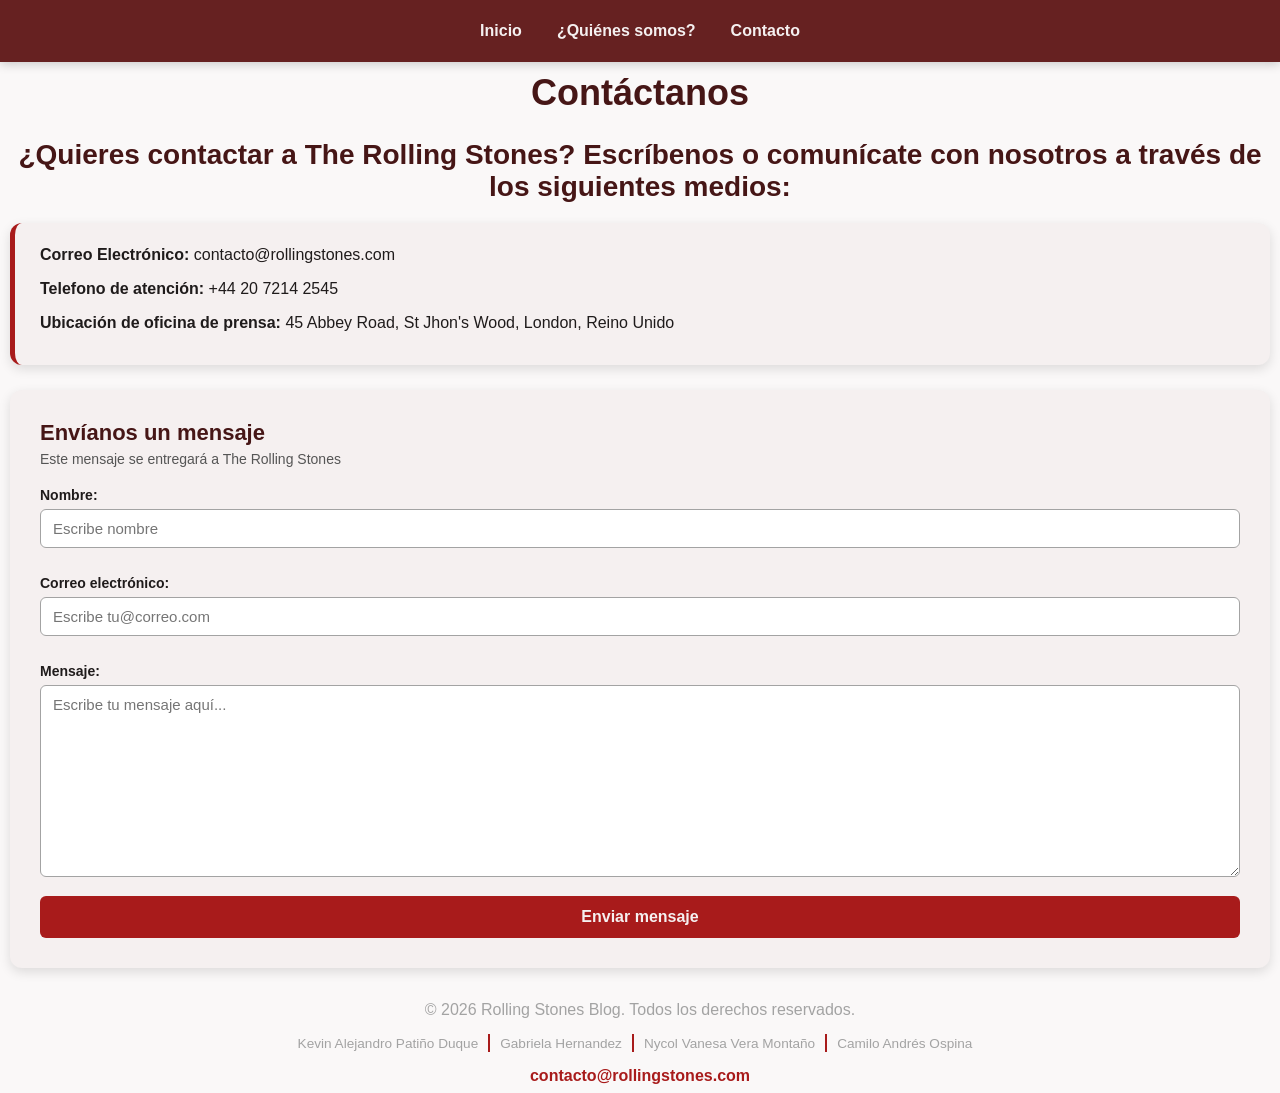
==== contacto.html @ 9589e3fa "first commit" ====
<!DOCTYPE html>
<html lang="es">
<head>
    <meta charset="UTF-8">
    <meta name="viewport" content="width=device-width, initial-scale=1.0">
        <link rel="icon" type="image/png" href="https://imagenpng.com/wp-content/uploads/2018/05/Rolling_Stone_logo2.png">
    <title>Contacto-Rolling Stones</title>
    <link rel="stylesheet" href="./css/contacto.css">
</head>
<body>
    <header class="menu">
        <nav class="nav">
            <a href="index.html">Inicio</a>
            <a href="somos.html">¿Quiénes somos?</a>
            <a href="contacto.html">Contacto</a>
        </nav>
    </header>
    <section class="content">
        <h1>Contáctanos</h2>
        <h2>¿Quieres contactar a The Rolling Stones? Escríbenos o comunícate con nosotros a través de los siguientes medios:</h2>
        
    
        <div class="Info">
            <p><strong>Correo Electrónico:</strong> contacto@rollingstones.com</p>
            <p><strong>Telefono de atención:</strong> +44 20 7214 2545</p>
            <p><strong>Ubicación de oficina de prensa: </strong> 45 Abbey Road, St Jhon's Wood, London, Reino Unido</p>

        </div>

        <form class="form" action="#">
            <h3>Envíanos un mensaje</h3>
            <p>Este mensaje se entregará a The Rolling Stones</p> 

            <label for="nombre">Nombre:</label>
            <input type="text" id="nombre" name="nombre" placeholder="Escribe nombre" required>

            <label for="email">Correo electrónico:</label>
            <input type="email" id="email" name="email" placeholder="Escribe tu@correo.com" required>

            <label for="mensaje">Mensaje:</label>
            <textarea id="mensaje" name="mensaje" rows="10" placeholder="Escribe tu mensaje aquí..." required></textarea>

            <button type="submit">Enviar mensaje</button>
        </form>

    </section>

    <footer class="pie">
        <p>&copy; 2026 Rolling Stones Blog. Todos los derechos reservados.</p>
        <ul>
            <li><a href="https://github.com/CodeByKevyn">Kevin Alejandro Patiño Duque</a></li>
            <li><a href="https://github.com/gabriela-hm">Gabriela Hernandez</a></li>
            <li><a href="https://github.com/nyckveramon-dotcom">Nycol Vanesa Vera Montaño</a></li>
            <li><a href="https://github.com/CamiloAndresV">Camilo Andrés Ospina</a></li>
        </ul>
        <p>contacto@rollingstones.com</p>
    </footer>
    
</body>
</html>
---- css/contacto.css ----
* {
    box-sizing: border-box; /* Corregido de border-border-box */
    margin: 0;
    padding: 0;
    font-family: 'Poppins', sans-serif;
}

:root {
    --rojo: rgb(168, 27, 27);
    --negro: rgb(31, 27, 27);
    --gris: rgb(163, 163, 163);
    --rojo1: rgba(82, 4, 4, 0.88);
    --blanco: rgb(245, 240, 240);
    --rojo2: rgb(70, 22, 22);
    --sombra: 0 4px 12px rgba(0, 0, 0, 0.12);
}

/* ESTRUCTURA PARA QUE EL FOOTER SIEMPRE QUEDE ABAJO */
body {
    min-height: 100vh;
    display: flex;
    flex-direction: column;
    color: var(--negro);
    font-size: 16px;
    background-color: #faf8f8;
}

/* NAVEGACIÓN Y MENÚ */
.menu {
    background-color: var(--rojo1);
    padding: 18px 20px;
    box-shadow: 0 2px 10px rgba(0, 0, 0, 0.2);
}

.nav {
    display: flex;
    justify-content: center;
    gap: 35px;
}

.nav a {
    color: var(--blanco);
    font-size: 16px;
    font-weight: 600;
    text-decoration: none;
    position: relative;
    padding: 4px 0;
    transition: color 0.3s ease;
}

/* EFECTO HOVER EN LOS ENLACES DEL MENÚ */
.nav a:hover {
    color: #ffffff;
}

.nav a::after {
    content: '';
    position: absolute;
    width: 0%;
    height: 2px;
    bottom: 0;
    left: 0;
    background-color: var(--blanco);
    transition: width 0.3s ease;
}

.nav a:hover::after {
    width: 100%;
}

/* MAIN (Ocupa todo el espacio vertical disponible) */
main {
    flex: 1;
    margin: 30px auto;
    max-width: 700px;
    width: 90%;
}

.content, .content-1 {
    text-align: center;
    padding: 10px;
    margin-bottom: 15px;
}

h1 {
    font-size: 36px;
    margin-bottom: 25px;
    color: var(--rojo2);
}

h2 {
    font-size: 28px;
    margin-bottom: 20px;
    color: var(--rojo2);
}

img {
    border-radius: 20px;
    max-width: 100%;
    box-shadow: var(--sombra);
}

/* BLOQUE DE INFORMACIÓN CON HOVER */
.Info {
    background-color: var(--blanco);
    padding: 20px 25px;
    border-radius: 12px;
    border-left: 5px solid var(--rojo);
    margin-bottom: 25px;
    text-align: left;
    box-shadow: var(--sombra);
    transition: transform 0.3s ease, box-shadow 0.3s ease;
}

.Info:hover {
    transform: translateY(-3px);
    box-shadow: 0 8px 20px rgba(0, 0, 0, 0.18);
}

.Info p {
    margin-bottom: 10px;
    line-height: 1.5;
}

/* FORMULARIO */
.form {
    background-color: var(--blanco);
    padding: 30px;
    border-radius: 12px;
    width: 100%;
    text-align: left;
    box-shadow: var(--sombra);
    transition: box-shadow 0.3s ease;
}

.form:hover {
    box-shadow: 0 6px 18px rgba(0, 0, 0, 0.16);
}

.form h3 {
    color: var(--rojo2);
    margin-bottom: 5px;
    font-size: 22px;
}

.form p {
    margin-bottom: 20px;
    font-size: 14px;
    color: #555;
}

.form label {
    display: block;
    margin-top: 12px;
    margin-bottom: 6px;
    font-weight: 600;
    font-size: 14px;
}

.form input,
.form textarea {
    width: 100%;
    padding: 10px 12px;
    border: 1.5px solid var(--gris);
    border-radius: 6px;
    margin-bottom: 15px;
    font-size: 15px;
    outline: none;
    transition: border-color 0.3s ease, box-shadow 0.3s ease;
}

/* EFECTO AL HACER CLIC EN LOS INPUTS (FOCUS) */
.form input:focus,
.form textarea:focus {
    border-color: var(--rojo);
    box-shadow: 0 0 6px rgba(168, 27, 27, 0.35);
}

/* BOTÓN CON HOVER Y ANIMACIÓN DE CLIC */
.form button {
    background-color: var(--rojo);
    color: var(--blanco);
    border: none;
    padding: 12px;
    border-radius: 6px;
    cursor: pointer;
    font-size: 16px;
    font-weight: 600;
    width: 100%;
    transition: background-color 0.3s ease, transform 0.2s ease, box-shadow 0.3s ease;
}

.form button:hover {
    background-color: var(--rojo2);
    transform: translateY(-2px);
    box-shadow: 0 4px 12px rgba(70, 22, 22, 0.35);
}

.form button:active {
    transform: translateY(0);
}

/* PIE DE PÁGINA (SIEMPRE PEGADO ABAJO) */
footer {
    /* background-color: var(--rojo1); */
    /* color: var(--blanco); */
    text-align: center;
    padding: 20px;
    margin-top: auto; /* Empuja el footer al final de la página */
    width: 100%;
}

.pie {
    padding-top: 0.5rem;
    padding-bottom: 0.5rem;
    color: var(--gris);
    font-size: 1rem;
}

/* Enlace/Correo de contacto */
.pie p:last-child { /*last-child es el último párrafo en el pie de página */
    font-weight: bold;
    color: var(--rojo);                  
}

.pie ul {
    list-style: none;
    padding: 0;
    margin: 15px 0;
    display: flex;
    justify-content: center;
    flex-wrap: wrap;
    gap: 10px;                  /* Espacio uniforme entre elementos */
}

.pie li a {
    font-size: 0.85rem;
    color: var(--gris);
    padding-right: 10px;             /* Espacio antes de la barrita */
}

.pie a {
    text-decoration: none;
    transition: color 0.3s ease;
}

.pie a:hover {
    color: var(--rojo);
}

.pie li:not(:last-child) {
    border-right: 2px solid var(--rojo); /* Dibuja una barrita a la derecha */
}
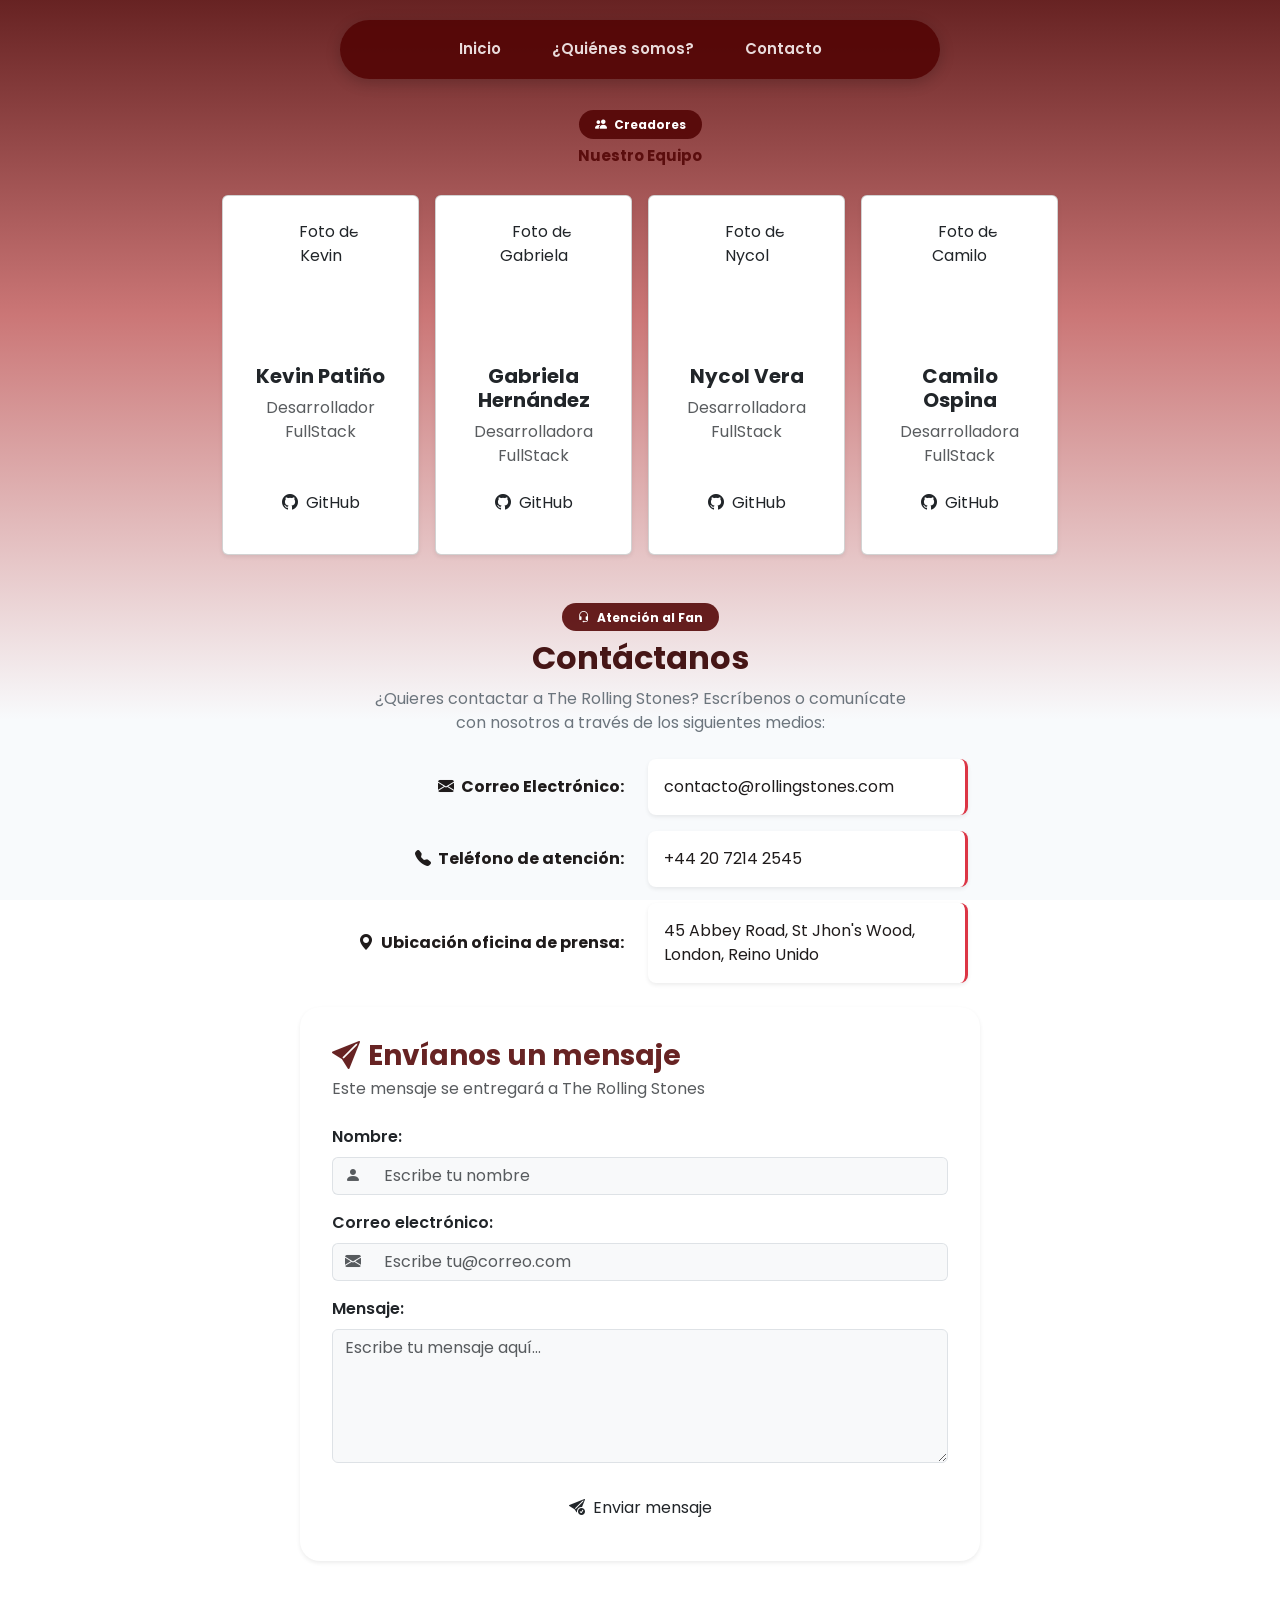
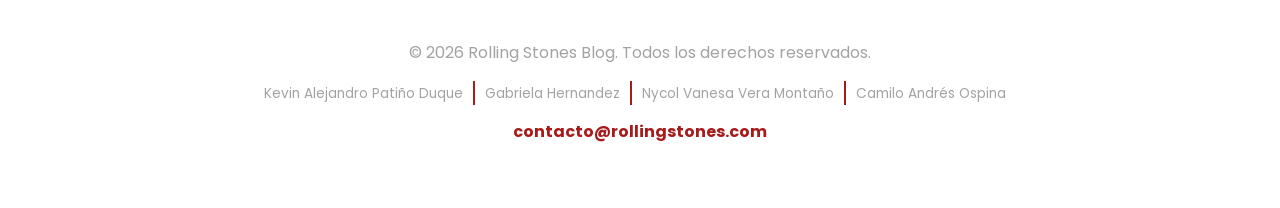
==== commit 894ef113: "Refactorizacion de estilos a boostrap" ====
--- a/contacto.html
+++ b/contacto.html
@@ -1,12 +1,20 @@
 <!DOCTYPE html>
 <html lang="es">
+
 <head>
     <meta charset="UTF-8">
     <meta name="viewport" content="width=device-width, initial-scale=1.0">
-        <link rel="icon" type="image/png" href="https://imagenpng.com/wp-content/uploads/2018/05/Rolling_Stone_logo2.png">
+    <link rel="icon" type="image/png" href="https://imagenpng.com/wp-content/uploads/2018/05/Rolling_Stone_logo2.png">
     <title>Contacto-Rolling Stones</title>
+    <link rel="preconnect" href="https://fonts.googleapis.com">
+    <link rel="preconnect" href="https://fonts.gstatic.com" crossorigin>
+    <link href="https://fonts.googleapis.com/css2?family=Poppins:wght@400;600;700&display=swap" rel="stylesheet">
+    <link href="https://cdn.jsdelivr.net/npm/bootstrap@5.3.8/dist/css/bootstrap.min.css" rel="stylesheet"
+        integrity="sha384-sRIl4kxILFvY47J16cr9ZwB07vP4J8+LH7qKQnuqkuIAvNWLzeN8tE5YBujZqJLB" crossorigin="anonymous">
+    <link href="https://cdn.jsdelivr.net/npm/bootstrap-icons@1.13.2/font/bootstrap-icons.min.css" rel="stylesheet">
     <link rel="stylesheet" href="./css/contacto.css">
 </head>
+
 <body>
     <header class="menu">
         <nav class="nav">
@@ -16,33 +24,182 @@
         </nav>
     </header>
     <section class="content">
-        <h1>Contáctanos</h2>
-        <h2>¿Quieres contactar a The Rolling Stones? Escríbenos o comunícate con nosotros a través de los siguientes medios:</h2>
-        
-    
-        <div class="Info">
-            <p><strong>Correo Electrónico:</strong> contacto@rollingstones.com</p>
-            <p><strong>Telefono de atención:</strong> +44 20 7214 2545</p>
-            <p><strong>Ubicación de oficina de prensa: </strong> 45 Abbey Road, St Jhon's Wood, London, Reino Unido</p>
-
-        </div>
-
-        <form class="form" action="#">
-            <h3>Envíanos un mensaje</h3>
-            <p>Este mensaje se entregará a The Rolling Stones</p> 
-
-            <label for="nombre">Nombre:</label>
-            <input type="text" id="nombre" name="nombre" placeholder="Escribe nombre" required>
-
-            <label for="email">Correo electrónico:</label>
-            <input type="email" id="email" name="email" placeholder="Escribe tu@correo.com" required>
-
-            <label for="mensaje">Mensaje:</label>
-            <textarea id="mensaje" name="mensaje" rows="10" placeholder="Escribe tu mensaje aquí..." required></textarea>
-
-            <button type="submit">Enviar mensaje</button>
-        </form>
-
+        <!-- Muestra de nuestro equipo  -->
+        <div class="container my-5">
+            <div class="text-center mb-5">
+                <span class="badge rounded-pill px-3 py-2 mb-2" style="background-color: var(--rojo1);">
+                    <i class="bi bi-people-fill me-1"></i> Creadores
+                </span>
+                <h2 class="display-6 fw-bold" style="color: var(--rojo1);">Nuestro Equipo</h2>
+                <!-- card para mostrar a Kevyn -->
+                <div class="row g-3">
+                    <div class="col-12 col-md-6 col-lg-3">
+                        <div class="card h-100 tarjeta-equipo text-center p-3 shadow-sm">
+                            <img src="https://github.com/CodeByKevyn.png"
+                                class="card-img-top rounded-circle mx-auto mt-2" alt="Foto de Kevin"
+                                style="width: 120px; height: 120px; object-fit: cover;">
+                            <div class="card-body d-flex flex-column justify-content-between">
+                                <div>
+                                    <h5 class="card-title fw-bold mt-2">Kevin Patiño</h5>
+                                    <p class="card-text text-muted fs-6">Desarrollador FullStack</p>
+                                </div>
+                                <a href="https://github.com/CodeByKevyn" target="_blank" class="btn btn-github mt-3">
+                                    <i class="bi bi-github me-1"></i> GitHub
+                                </a>
+                            </div>
+                        </div>
+                    </div>
+                    <!-- card para mostrar a Gabriela -->
+                    <div class="col-12 col-md-6 col-lg-3">
+                        <div class="card h-100 tarjeta-equipo text-center p-3 shadow-sm">
+                            <img src="https://github.com/gabriela-hm.png"
+                                class="card-img-top rounded-circle mx-auto mt-2" alt="Foto de Gabriela"
+                                style="width: 120px; height: 120px; object-fit: cover;">
+                            <div class="card-body d-flex flex-column justify-content-between">
+                                <div>
+                                    <h5 class="card-title fw-bold mt-2">Gabriela Hernández</h5>
+                                    <p class="card-text text-muted fs-6">Desarrolladora FullStack</p>
+                                </div>
+                                <a href="https://github.com/gabriela-hm" target="_blank" class="btn btn-github mt-3">
+                                    <i class="bi bi-github me-1"></i> GitHub
+                                </a>
+                            </div>
+                        </div>
+                    </div>
+
+                    <!-- card para mostrar a Nycol -->
+                    <div class="col-12 col-md-6 col-lg-3">
+                        <div class="card h-100 tarjeta-equipo text-center p-3 shadow-sm">
+                            <img src="https://github.com/nyckveramon-dotcom.png"
+                                class="card-img-top rounded-circle mx-auto mt-2" alt="Foto de Nycol"
+                                style="width: 120px; height: 120px; object-fit: cover;">
+                            <div class="card-body d-flex flex-column justify-content-between">
+                                <div>
+                                    <h5 class="card-title fw-bold mt-2">Nycol Vera</h5>
+                                    <p class="card-text text-muted fs-6">Desarrolladora FullStack</p>
+                                </div>
+                                <a href="https://github.com/nyckveramon-dotcom" target="_blank"
+                                    class="btn btn-github mt-3">
+                                    <i class="bi bi-github me-1"></i> GitHub
+                                </a>
+                            </div>
+                        </div>
+                    </div>
+
+                    <!-- card para mostrar a Camilo -->
+                    <div class="col-12 col-md-6 col-lg-3">
+                        <div class="card h-100 tarjeta-equipo text-center p-3 shadow-sm">
+                            <img src="https://github.com/CamiloAndresV.png"
+                                class="card-img-top rounded-circle mx-auto mt-2" alt="Foto de Camilo"
+                                style="width: 120px; height: 120px; object-fit: cover;">
+                            <div class="card-body d-flex flex-column justify-content-between">
+                                <div>
+                                    <h5 class="card-title fw-bold mt-2">Camilo Ospina</h5>
+                                    <p class="card-text text-muted fs-6">Desarrolladora FullStack</p>
+                                </div>
+                                <a href="https://github.com/CamiloAndresV" target="_blank" class="btn btn-github mt-3">
+                                    <i class="bi bi-github me-1"></i> GitHub
+                                </a>
+                            </div>
+                        </div>
+                    </div>
+
+                </div>
+            </div>
+            <div class="text-center my-4">
+                <span class="badge rounded-pill px-3 py-2 mb-2" style="background-color: var(--rojo1);">
+                    <i class="bi bi-headset me-1"></i> Atención al Fan
+                </span>
+                <h1 class="fw-bold display-6">Contáctanos</h1>
+                <p class="text-secondary fs-6 mx-auto mt-2" style="max-width: 550px;">
+                    ¿Quieres contactar a The Rolling Stones? Escríbenos o comunícate con nosotros a través de los
+                    siguientes
+                    medios:
+                </p>
+            </div>
+
+            <div class="container my-4" style="max-width: 680px;">
+                <div class="row g-3 align-items-center">
+                    <div class="col-6 text-end">
+                        <div class="p-2 fw-bold text-etiqueta">
+                            <i class=" bi-envelope-fill me-1"></i> Correo Electrónico:
+                        </div>
+                    </div>
+                    <div class="col-6 text-start">
+                        <div class="p-3 bg-white shadow-sm rounded-3 border-end border-3 border-danger">
+                            contacto@rollingstones.com
+                        </div>
+                    </div>
+                    <div class="col-6 text-end">
+                        <div class="p-2 fw-bold text-etiqueta">
+                            <i class="bi bi-telephone-fill me-1"></i> Teléfono de atención:
+                        </div>
+                    </div>
+                    <div class="col-6 text-start">
+                        <div class="p-3 bg-white shadow-sm rounded-3 border-end border-3 border-danger">
+                            +44 20 7214 2545
+                        </div>
+                    </div>
+                    <div class="col-6 text-end">
+                        <div class="p-2 fw-bold text-etiqueta">
+                            <i class="bi bi-geo-alt-fill me-1"></i> Ubicación oficina de prensa:
+                        </div>
+                    </div>
+                    <div class="col-6 text-start">
+                        <div class="p-3 bg-white shadow-sm rounded-3 border-end border-3 border-danger">
+                            45 Abbey Road, St Jhon's Wood, London, Reino Unido
+                        </div>
+                    </div>
+
+                </div>
+            </div>
+
+            <div class="card border-0 shadow-sm p-3 mx-auto"
+                style="max-width: 680px; border-radius: 20px; background-color: #ffffff;">
+                <div class="card-body">
+
+                    <h3 class="fw-bold mb-1" style="color: var(--rojo1);">
+                        <i class="bi bi-send-fill me-2"></i>Envíanos un mensaje
+                    </h3>
+                    <p class="text-muted mb-4 fs-6">Este mensaje se entregará a The Rolling Stones</p>
+                    <form action="#">
+                        <div class="mb-3">
+                            <label for="nombre" class="form-label fw-semibold">Nombre:</label>
+                            <div class="input-group">
+                                <span class="input-group-text bg-light text-muted border-end-0">
+                                    <i class="bi bi-person-fill"></i>
+                                </span>
+                                <input type="text" id="nombre" name="nombre"
+                                    class="form-control bg-light border-start-0" placeholder="Escribe tu nombre"
+                                    required>
+                            </div>
+                        </div>
+
+                        <div class="mb-3">
+                            <label for="email" class="form-label fw-semibold">Correo electrónico:</label>
+                            <div class="input-group">
+                                <span class="input-group-text bg-light text-muted border-end-0">
+                                    <i class="bi bi-envelope-fill"></i>
+                                </span>
+                                <input type="email" id="email" name="email" class="form-control bg-light border-start-0"
+                                    placeholder="Escribe tu@correo.com" required>
+                            </div>
+                        </div>
+
+                        <div class="mb-4">
+                            <label for="mensaje" class="form-label fw-semibold">Mensaje:</label>
+                            <textarea id="mensaje" name="mensaje" rows="5" class="form-control bg-light"
+                                placeholder="Escribe tu mensaje aquí..." required></textarea>
+                        </div>
+
+                        <button type="submit" class="btn btn-github w-100 py-2 fs-6">
+                            <i class="bi bi-send-check-fill me-2"></i>Enviar mensaje
+                        </button>
+
+                    </form>
+
+                </div>
+            </div>
     </section>
 
     <footer class="pie">
@@ -55,6 +212,9 @@
         </ul>
         <p>contacto@rollingstones.com</p>
     </footer>
-    
+    <script src="https://cdn.jsdelivr.net/npm/bootstrap@5.3.8/dist/js/bootstrap.bundle.min.js"
+        integrity="sha384-FKyoEForCGlyvwx9Hj09JcYn3nv7wiPVlz7YYwJrWVcXK/BmnVDxM+D2scQbITxI"
+        crossorigin="anonymous"></script>
 </body>
+
 </html>
--- a/css/contacto.css
+++ b/css/contacto.css
@@ -1,5 +1,6 @@
+
 * {
-    box-sizing: border-box; /* Corregido de border-border-box */
+    box-sizing: border-box;
     margin: 0;
     padding: 0;
     font-family: 'Poppins', sans-serif;
@@ -10,150 +11,127 @@
     --negro: rgb(31, 27, 27);
     --gris: rgb(163, 163, 163);
     --rojo1: rgba(82, 4, 4, 0.88);
-    --blanco: rgb(245, 240, 240);
+    --blanco: rgb(233, 219, 219);
     --rojo2: rgb(70, 22, 22);
-    --sombra: 0 4px 12px rgba(0, 0, 0, 0.12);
-}
-
-/* ESTRUCTURA PARA QUE EL FOOTER SIEMPRE QUEDE ABAJO */
+}
+
 body {
-    min-height: 100vh;
-    display: flex;
-    flex-direction: column;
     color: var(--negro);
     font-size: 16px;
-    background-color: #faf8f8;
-}
-
-/* NAVEGACIÓN Y MENÚ */
+    background: linear-gradient(180deg, var(--rojo1) 0%, rgba(168, 27, 27, 0.6) 35%, #f8fafc 80%);
+    background-attachment: fixed; 
+    line-height: 1.5;
+}
+
 .menu {
+    position: fixed;
+    top: 20px;
+    left: 50%;
+    transform: translateX(-50%);
+    width: 90%;
+    max-width: 600px;
     background-color: var(--rojo1);
-    padding: 18px 20px;
-    box-shadow: 0 2px 10px rgba(0, 0, 0, 0.2);
+    padding: 10px 20px;
+    border-radius: 50px;
+    box-shadow: 0 4px 15px rgba(0, 0, 0, 0.2);
+    z-index: 1000;
 }
 
 .nav {
     display: flex;
     justify-content: center;
-    gap: 35px;
+    align-items: center;
+    gap: 15px;
 }
 
 .nav a {
     color: var(--blanco);
-    font-size: 16px;
+    font-size: 15px;
     font-weight: 600;
     text-decoration: none;
-    position: relative;
-    padding: 4px 0;
-    transition: color 0.3s ease;
-}
-
-/* EFECTO HOVER EN LOS ENLACES DEL MENÚ */
+    padding: 8px 18px;
+    border-radius: 25px;
+    transition: 0.3s ease;
+}
+
 .nav a:hover {
+    background-color: var(--rojo);
     color: #ffffff;
 }
 
-.nav a::after {
-    content: '';
-    position: absolute;
-    width: 0%;
-    height: 2px;
-    bottom: 0;
-    left: 0;
-    background-color: var(--blanco);
-    transition: width 0.3s ease;
-}
-
-.nav a:hover::after {
-    width: 100%;
-}
-
-/* MAIN (Ocupa todo el espacio vertical disponible) */
-main {
-    flex: 1;
-    margin: 30px auto;
-    max-width: 700px;
-    width: 90%;
-}
-
-.content, .content-1 {
+
+.content {
+    max-width: 900px;
+    margin: 0 auto;
+    padding: 0 20px;
+    margin-top: 110px; 
+}
+
+.content h1 {
     text-align: center;
-    padding: 10px;
-    margin-bottom: 15px;
-}
-
-h1 {
-    font-size: 36px;
-    margin-bottom: 25px;
-    color: var(--rojo2);
-}
-
-h2 {
-    font-size: 28px;
-    margin-bottom: 20px;
-    color: var(--rojo2);
-}
-
-img {
-    border-radius: 20px;
-    max-width: 100%;
-    box-shadow: var(--sombra);
-}
-
-/* BLOQUE DE INFORMACIÓN CON HOVER */
-.Info {
+    font-size: 32px;
+    color: var(--rojo2);
+    margin-bottom: 10px;
+}
+
+.content h2 {
+    text-align: center;
+    font-size: 15px;
+    font-weight: 400;
+    color: #444;
+    margin-bottom: 30px;
+}
+
+/* Caja de información de contacto */
+/* .Info {
     background-color: var(--blanco);
     padding: 20px 25px;
     border-radius: 12px;
     border-left: 5px solid var(--rojo);
-    margin-bottom: 25px;
-    text-align: left;
-    box-shadow: var(--sombra);
-    transition: transform 0.3s ease, box-shadow 0.3s ease;
-}
-
-.Info:hover {
-    transform: translateY(-3px);
-    box-shadow: 0 8px 20px rgba(0, 0, 0, 0.18);
+    box-shadow: 0 3px 10px rgba(0, 0, 0, 0.07);
+    margin-bottom: 30px;
 }
 
 .Info p {
     margin-bottom: 10px;
-    line-height: 1.5;
-}
-
-/* FORMULARIO */
-.form {
+    font-size: 15px;
+}
+
+.Info p:last-child {
+    margin-bottom: 0;
+}
+
+.Info strong {
+    color: var(--rojo2);
+}
+ */
+/* Formulario de contacto */
+/* .form {
     background-color: var(--blanco);
     padding: 30px;
     border-radius: 12px;
-    width: 100%;
-    text-align: left;
-    box-shadow: var(--sombra);
-    transition: box-shadow 0.3s ease;
-}
-
-.form:hover {
-    box-shadow: 0 6px 18px rgba(0, 0, 0, 0.16);
+    box-shadow: 0 3px 10px rgba(0, 0, 0, 0.07);
+    border-top: 5px solid var(--rojo);
+    margin-bottom: 40px;
 }
 
 .form h3 {
     color: var(--rojo2);
+    font-size: 22px;
     margin-bottom: 5px;
-    font-size: 22px;
 }
 
 .form p {
-    margin-bottom: 20px;
     font-size: 14px;
     color: #555;
+    margin-bottom: 20px;
 }
 
 .form label {
     display: block;
-    margin-top: 12px;
+    font-weight: 600;
     margin-bottom: 6px;
-    font-weight: 600;
+    color: var(--rojo2);
     font-size: 14px;
 }
 
@@ -161,66 +139,49 @@
 .form textarea {
     width: 100%;
     padding: 10px 12px;
-    border: 1.5px solid var(--gris);
-    border-radius: 6px;
-    margin-bottom: 15px;
-    font-size: 15px;
-    outline: none;
-    transition: border-color 0.3s ease, box-shadow 0.3s ease;
-}
-
-/* EFECTO AL HACER CLIC EN LOS INPUTS (FOCUS) */
+    margin-bottom: 18px;
+    border: 1px solid #ccc;
+    border-radius: 8px;
+    font-size: 14px;
+    font-family: inherit;
+    background-color: #ffffff;
+}
+
 .form input:focus,
 .form textarea:focus {
+    outline: none;
     border-color: var(--rojo);
-    box-shadow: 0 0 6px rgba(168, 27, 27, 0.35);
-}
-
-/* BOTÓN CON HOVER Y ANIMACIÓN DE CLIC */
+}
+
 .form button {
     background-color: var(--rojo);
-    color: var(--blanco);
+    color: #ffffff;
     border: none;
-    padding: 12px;
-    border-radius: 6px;
+    padding: 12px 25px;
+    font-size: 15px;
+    font-weight: 600;
+    border-radius: 25px;
     cursor: pointer;
-    font-size: 16px;
-    font-weight: 600;
+    transition: 0.3s ease;
     width: 100%;
-    transition: background-color 0.3s ease, transform 0.2s ease, box-shadow 0.3s ease;
 }
 
 .form button:hover {
     background-color: var(--rojo2);
-    transform: translateY(-2px);
-    box-shadow: 0 4px 12px rgba(70, 22, 22, 0.35);
-}
-
-.form button:active {
-    transform: translateY(0);
-}
-
-/* PIE DE PÁGINA (SIEMPRE PEGADO ABAJO) */
-footer {
-    /* background-color: var(--rojo1); */
-    /* color: var(--blanco); */
-    text-align: center;
-    padding: 20px;
-    margin-top: auto; /* Empuja el footer al final de la página */
-    width: 100%;
-}
+} */
+
 
 .pie {
-    padding-top: 0.5rem;
-    padding-bottom: 0.5rem;
+    padding-top: 2rem;
+    padding-bottom: 3rem;
     color: var(--gris);
     font-size: 1rem;
-}
-
-/* Enlace/Correo de contacto */
-.pie p:last-child { /*last-child es el último párrafo en el pie de página */
+    text-align: center;
+}
+
+.pie p:last-child {
     font-weight: bold;
-    color: var(--rojo);                  
+    color: var(--rojo);
 }
 
 .pie ul {
@@ -230,16 +191,13 @@
     display: flex;
     justify-content: center;
     flex-wrap: wrap;
-    gap: 10px;                  /* Espacio uniforme entre elementos */
+    gap: 10px;
 }
 
 .pie li a {
     font-size: 0.85rem;
     color: var(--gris);
-    padding-right: 10px;             /* Espacio antes de la barrita */
-}
-
-.pie a {
+    padding-right: 10px;
     text-decoration: none;
     transition: color 0.3s ease;
 }
@@ -249,5 +207,5 @@
 }
 
 .pie li:not(:last-child) {
-    border-right: 2px solid var(--rojo); /* Dibuja una barrita a la derecha */
+    border-right: 2px solid var(--rojo);
 }
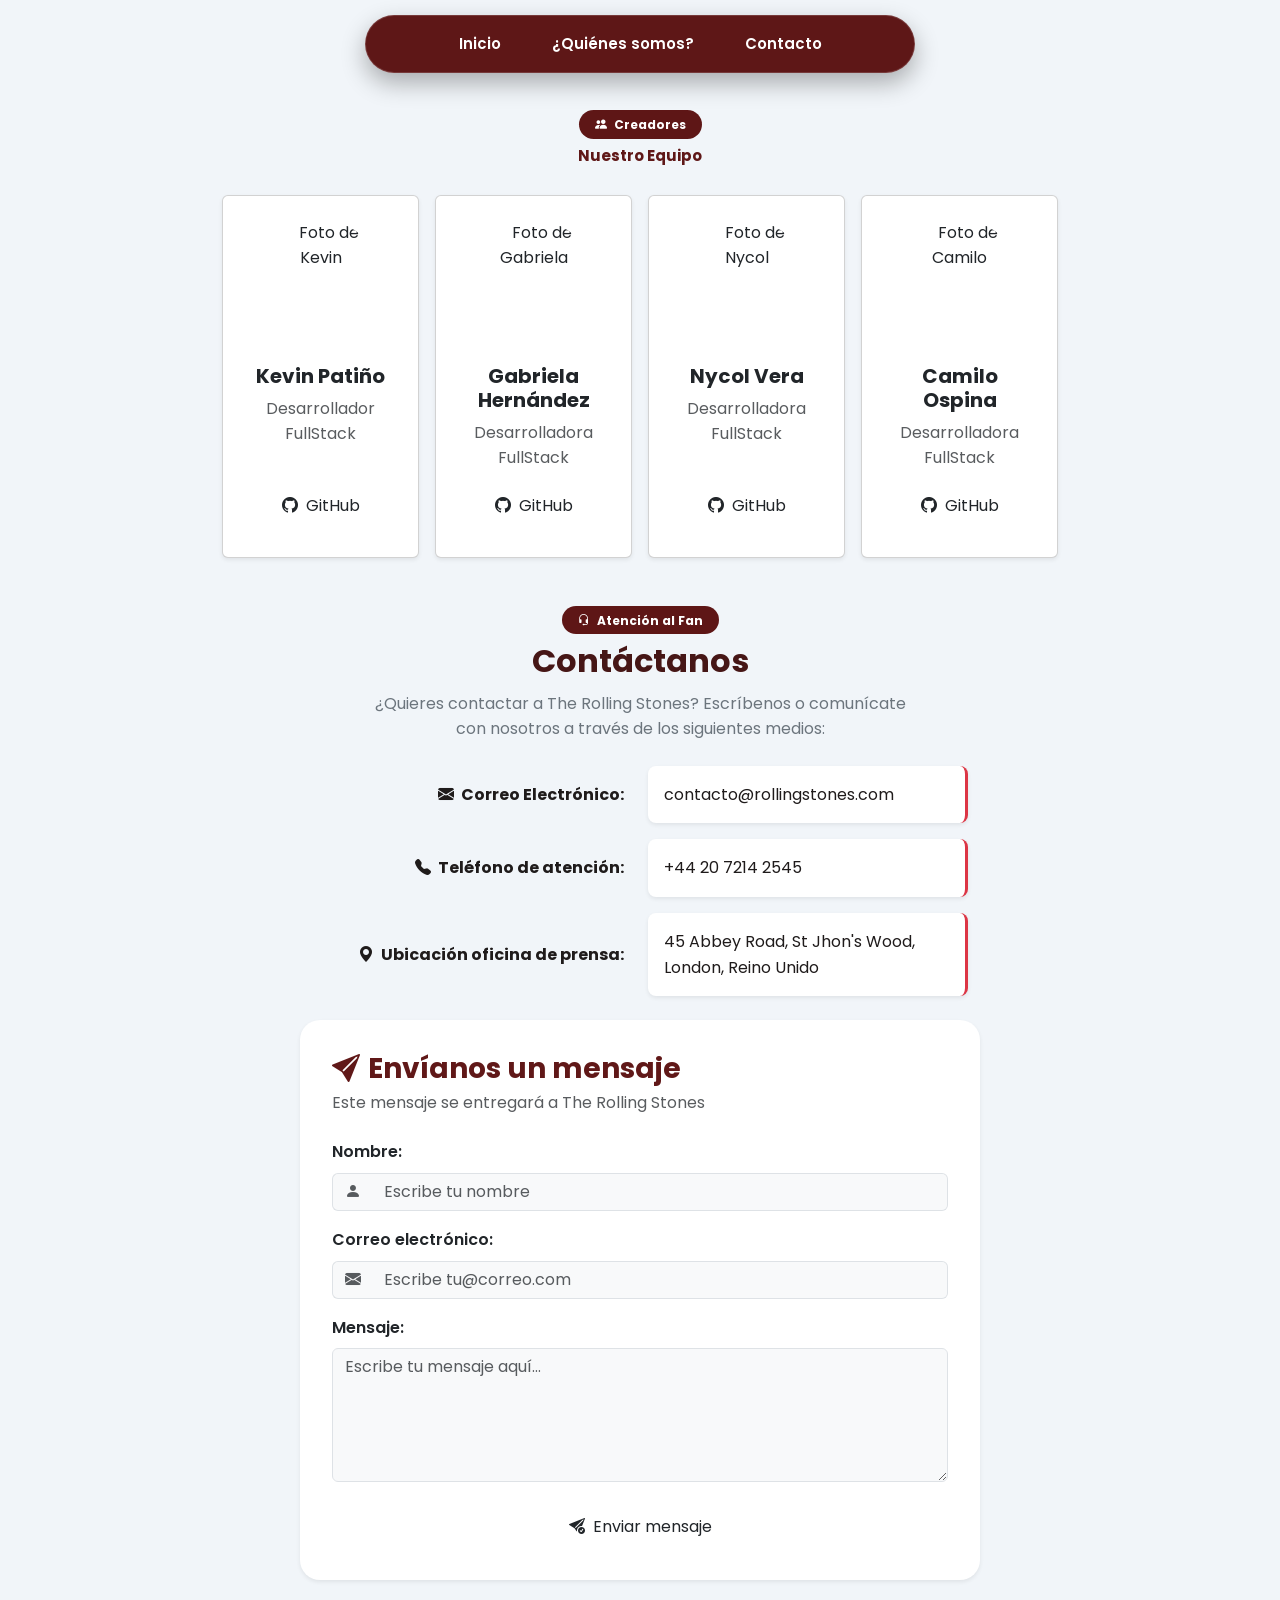
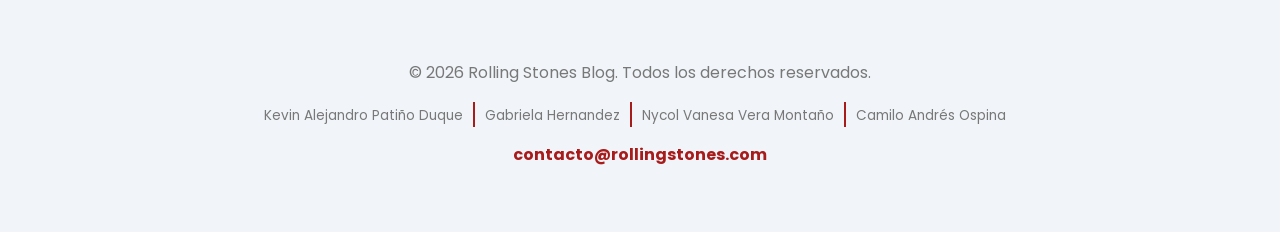
==== commit 432fa7ac: "refactorizacion de codigo" ====
--- a/contacto.html
+++ b/contacto.html
@@ -16,8 +16,8 @@
 </head>
 
 <body>
-    <header class="menu">
-        <nav class="nav">
+    <header class="menu1">
+        <nav class="menu-nav">
             <a href="index.html">Inicio</a>
             <a href="somos.html">¿Quiénes somos?</a>
             <a href="contacto.html">Contacto</a>
--- a/css/contacto.css
+++ b/css/contacto.css
@@ -9,54 +9,59 @@
 :root {
     --rojo: rgb(168, 27, 27);
     --negro: rgb(31, 27, 27);
-    --gris: rgb(163, 163, 163);
-    --rojo1: rgba(82, 4, 4, 0.88);
-    --blanco: rgb(233, 219, 219);
+    --gris: rgb(120, 120, 120);
+    --rojo1: rgba(82, 4, 4, 0.92);
+    --blanco: rgb(255, 255, 255);
+    --fondo-tarjeta: rgb(250, 245, 245);
     --rojo2: rgb(70, 22, 22);
 }
 
 body {
     color: var(--negro);
     font-size: 16px;
-    background: linear-gradient(180deg, var(--rojo1) 0%, rgba(168, 27, 27, 0.6) 35%, #f8fafc 80%);
-    background-attachment: fixed; 
-    line-height: 1.5;
-}
-
-.menu {
+    background-color: #f1f5f9;
+    line-height: 1.6;
+}
+
+.menu1 {
     position: fixed;
-    top: 20px;
+    top: 15px;
     left: 50%;
     transform: translateX(-50%);
     width: 90%;
-    max-width: 600px;
+    max-width: 550px;
     background-color: var(--rojo1);
-    padding: 10px 20px;
+    backdrop-filter: blur(12px);
+    -webkit-backdrop-filter: blur(12px);
+    padding: 8px 20px;
     border-radius: 50px;
-    box-shadow: 0 4px 15px rgba(0, 0, 0, 0.2);
+    box-shadow: 0 10px 25px rgba(0, 0, 0, 0.3);
+    border: 1px solid rgba(255, 255, 255, 0.15);
     z-index: 1000;
 }
 
-.nav {
+.menu-nav {
     display: flex;
     justify-content: center;
     align-items: center;
     gap: 15px;
 }
 
-.nav a {
+.menu-nav a {
     color: var(--blanco);
     font-size: 15px;
     font-weight: 600;
     text-decoration: none;
     padding: 8px 18px;
     border-radius: 25px;
-    transition: 0.3s ease;
-}
-
-.nav a:hover {
+    transition: all 0.3s ease;
+}
+
+.menu-nav a:hover {
     background-color: var(--rojo);
     color: #ffffff;
+    transform: translateY(-2px);
+    box-shadow: 0 4px 12px rgba(168, 27, 27, 0.4);
 }
 
 
